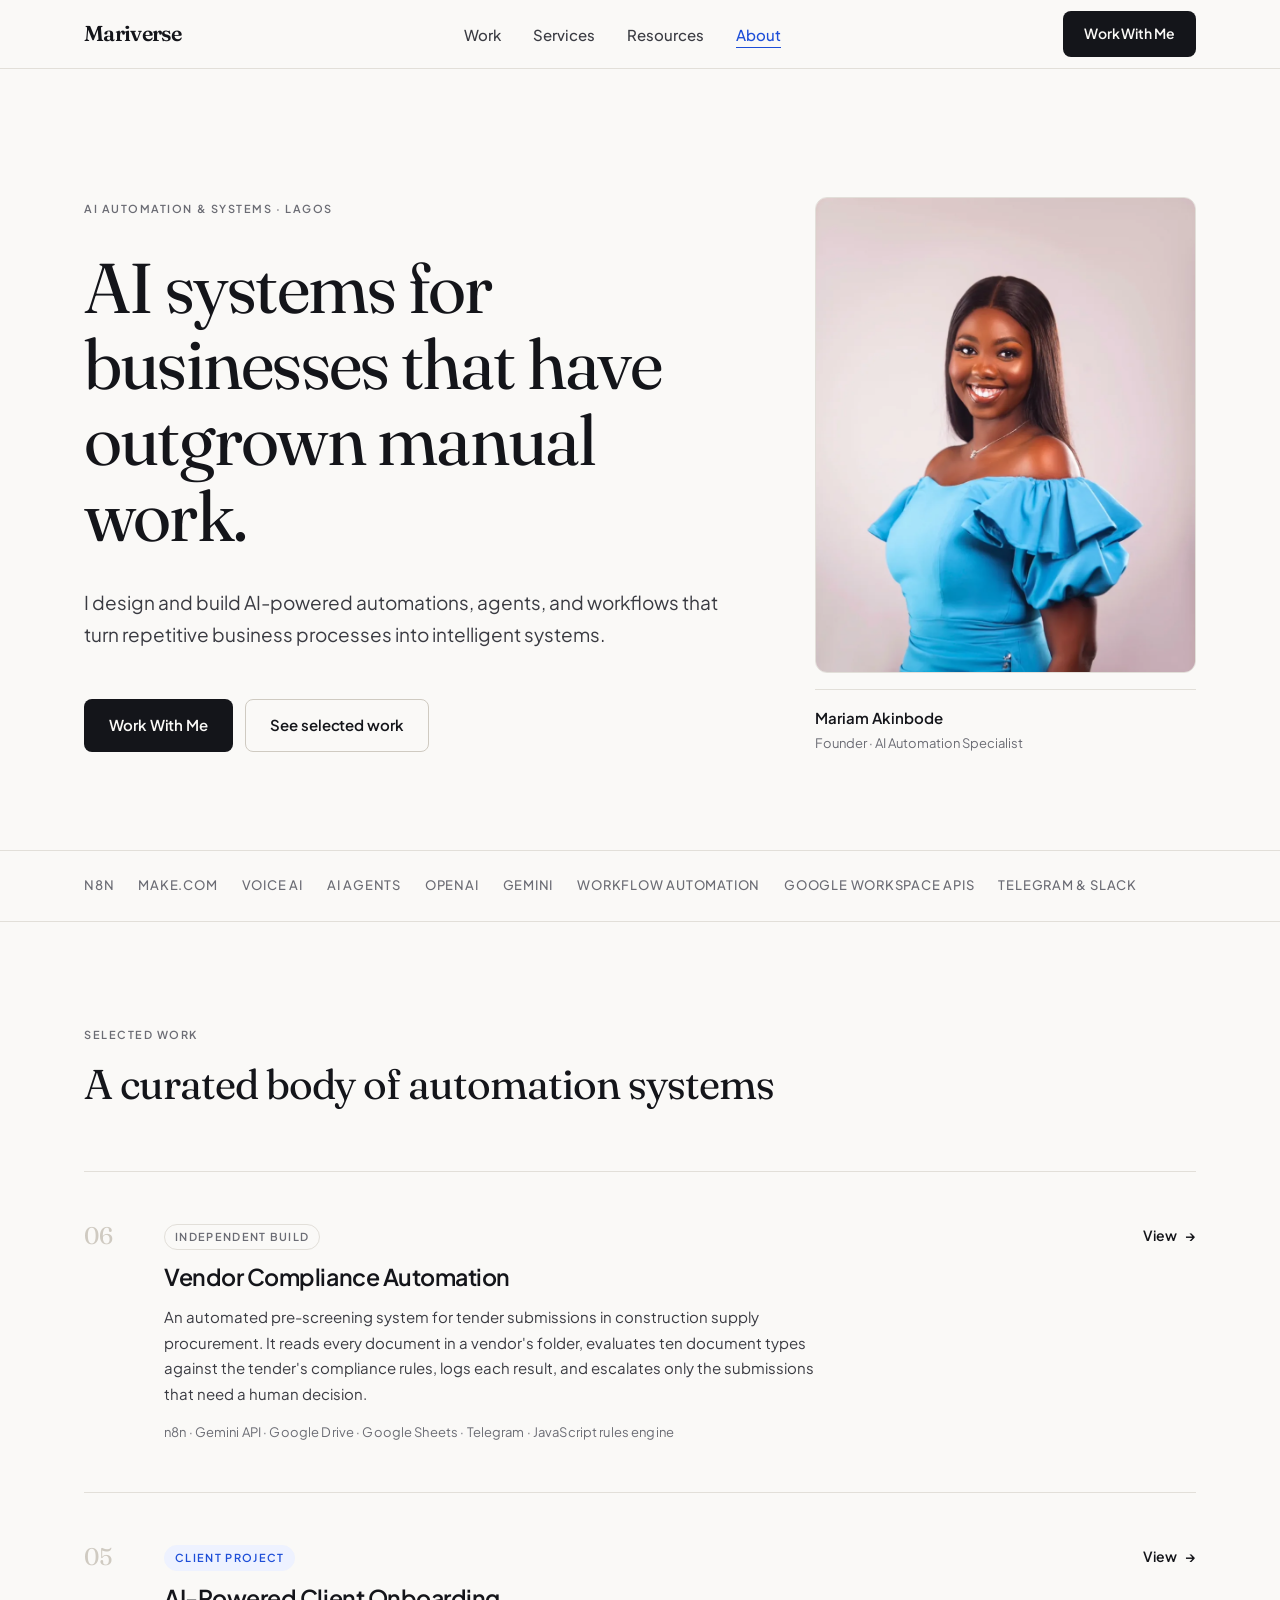
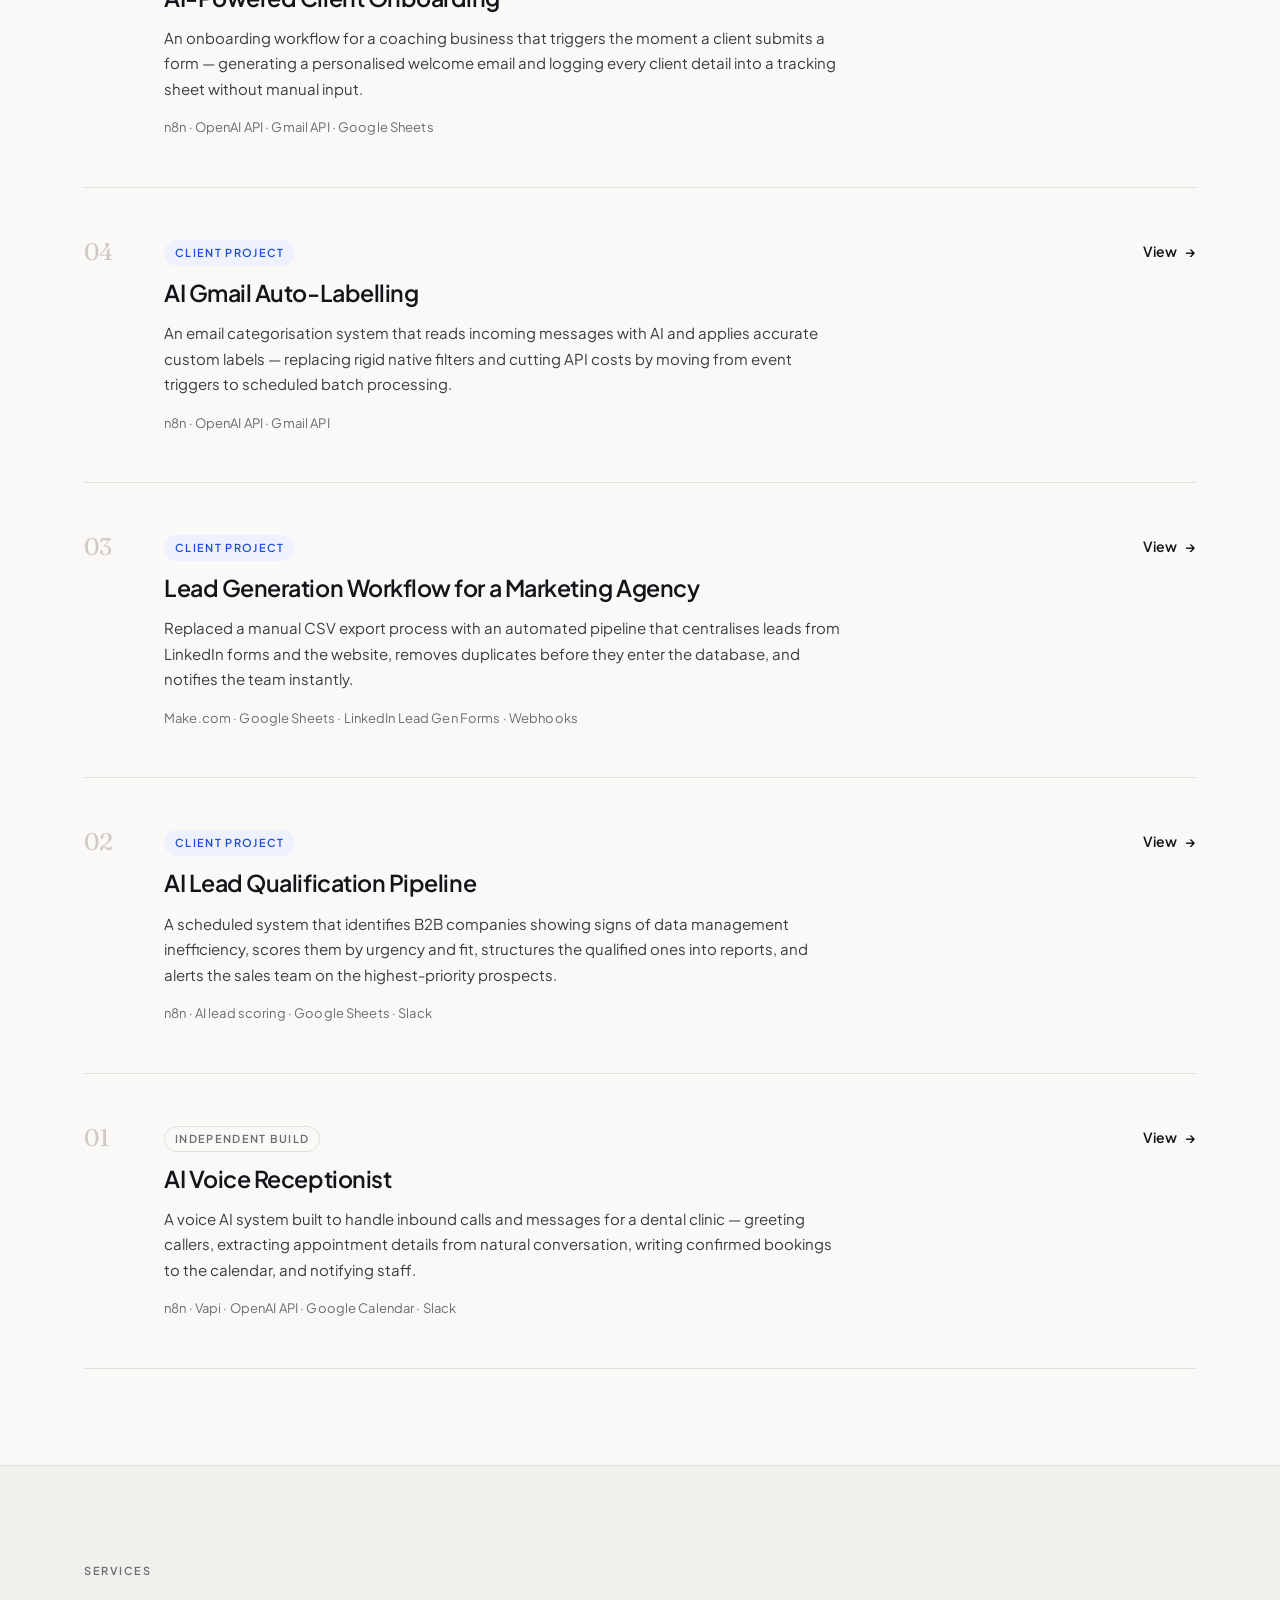
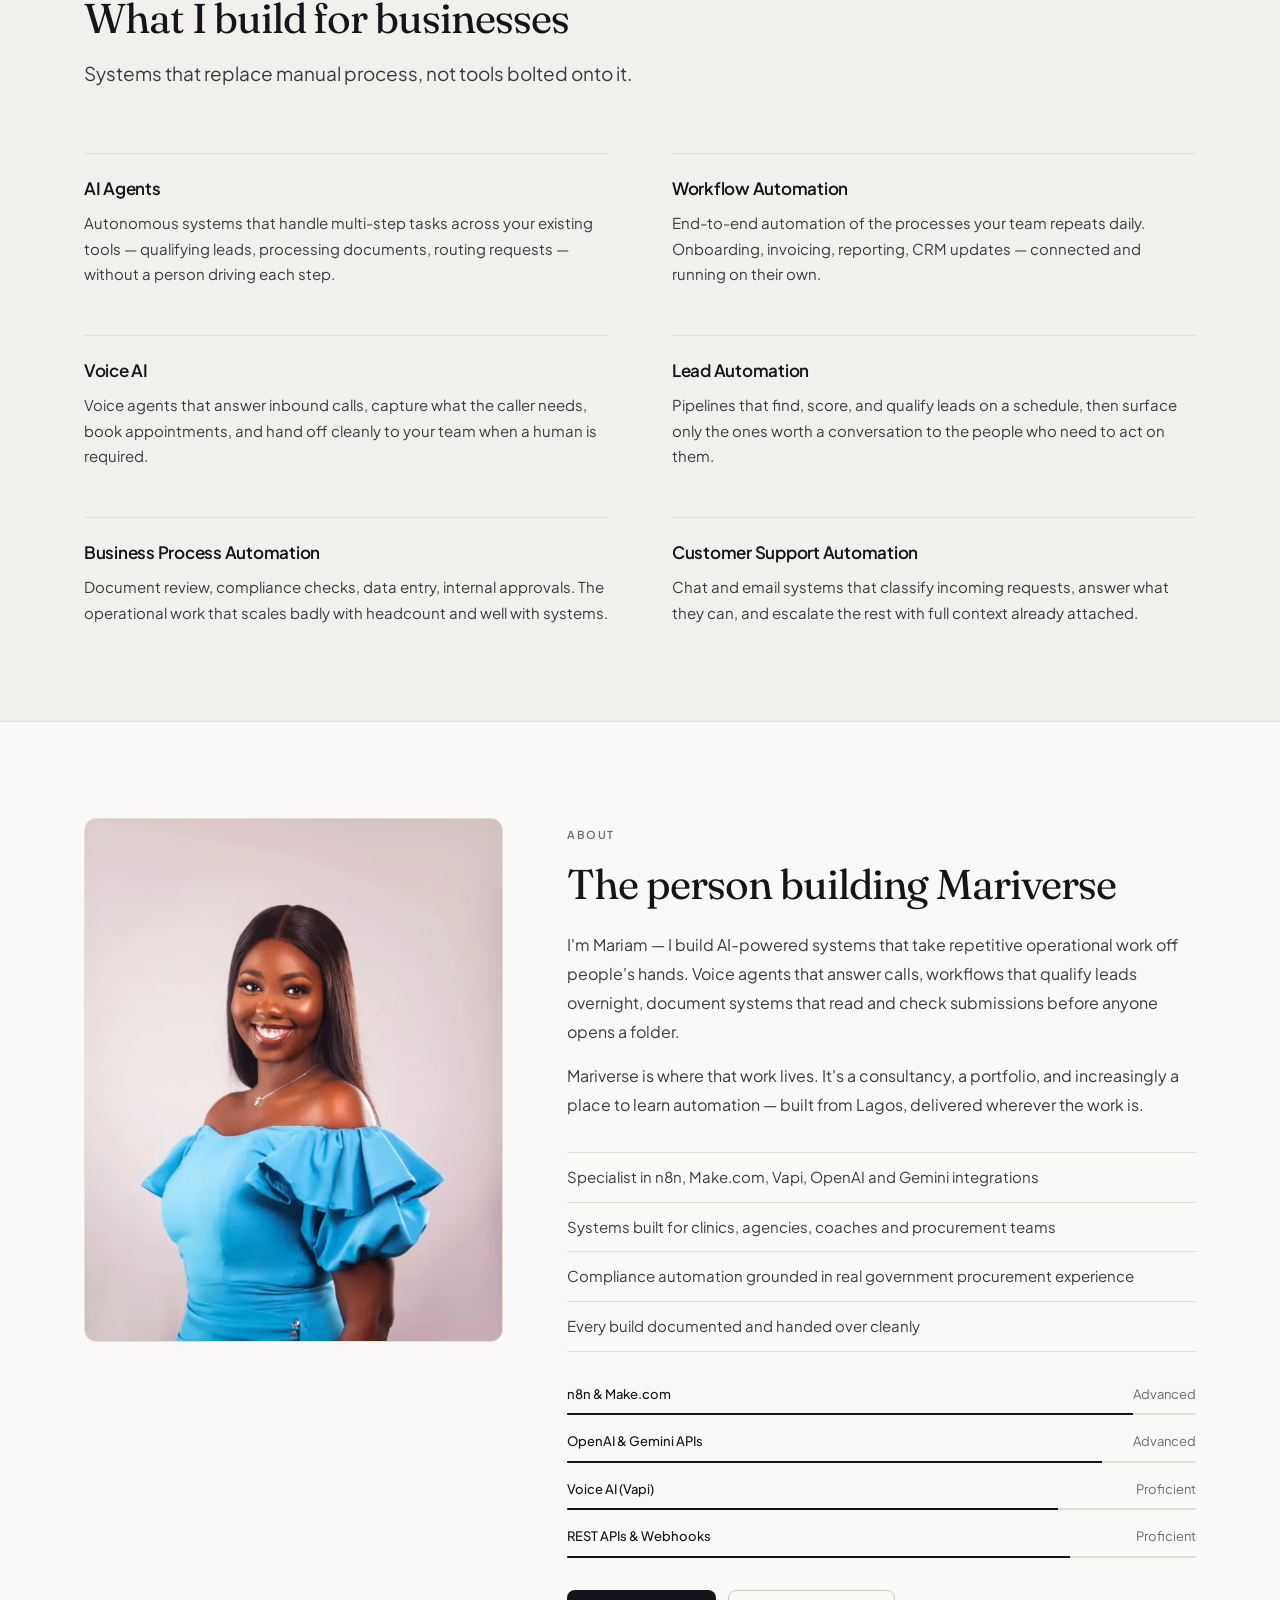
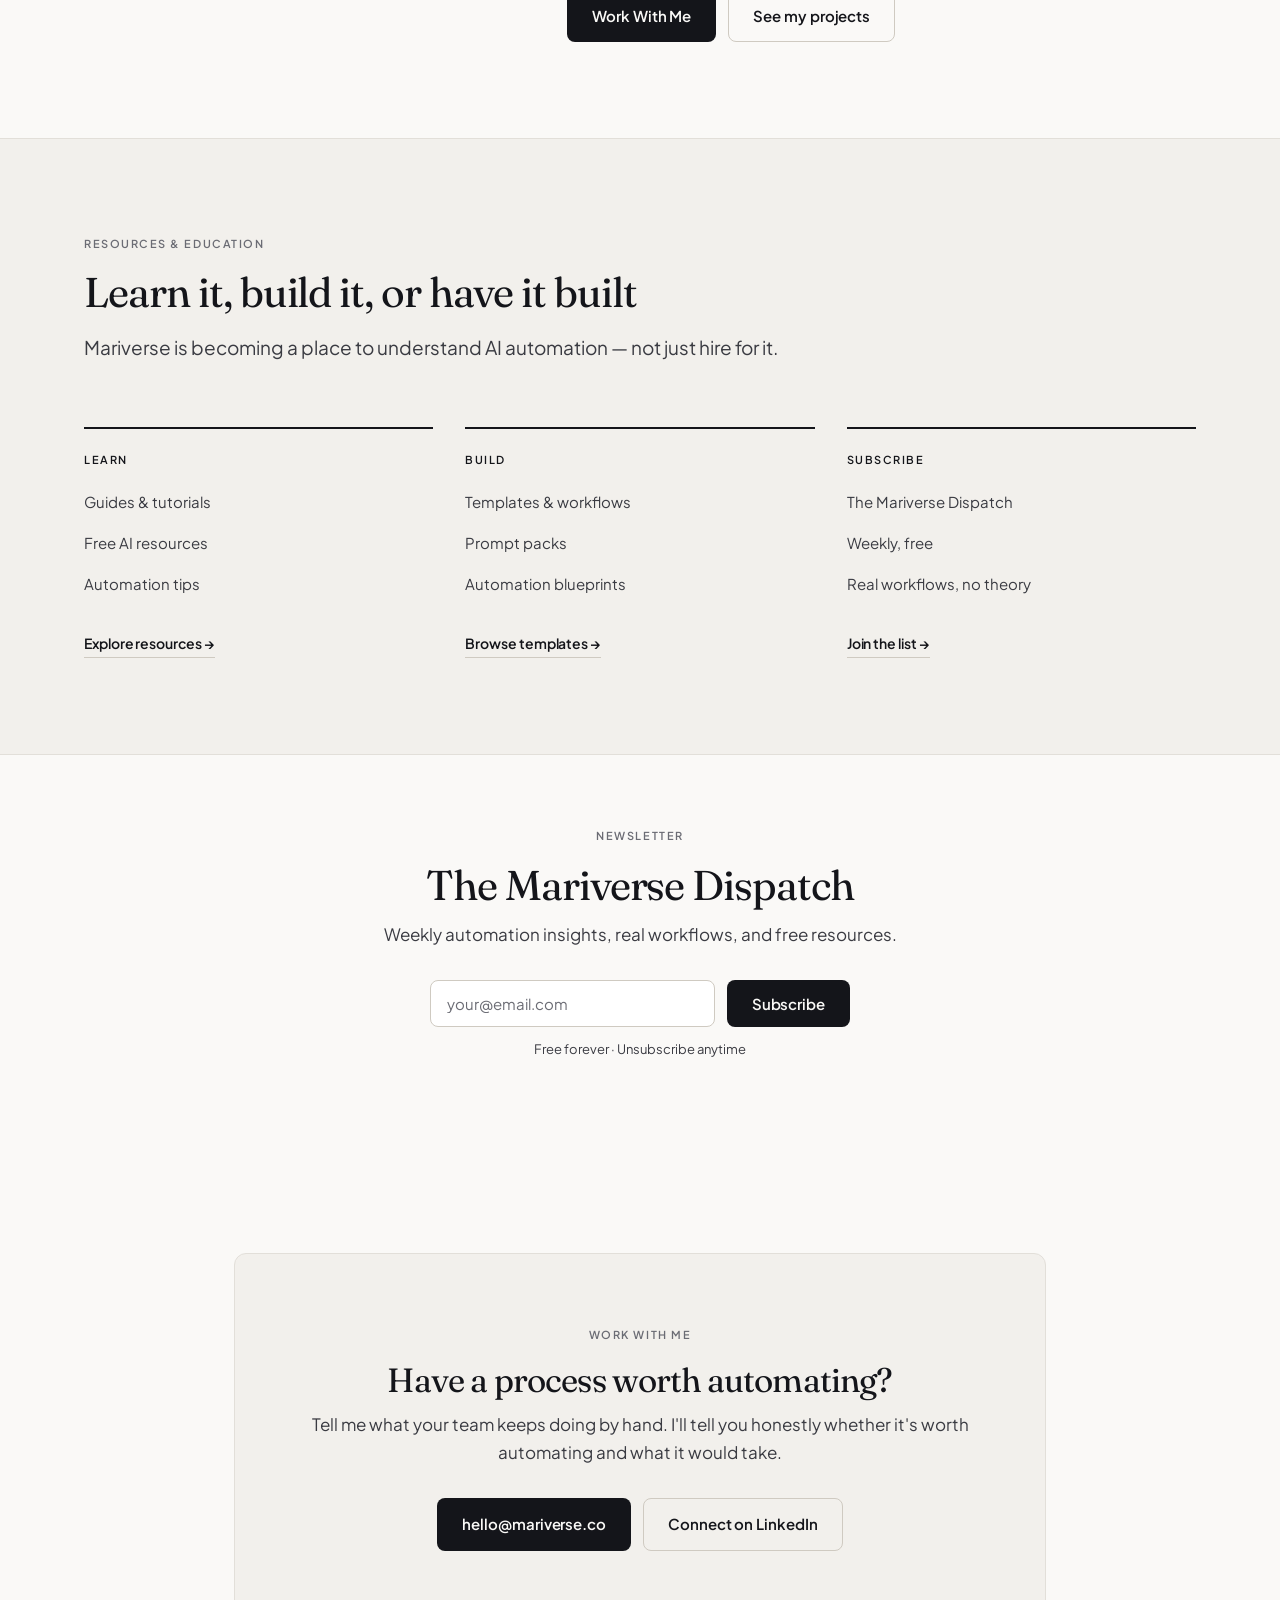
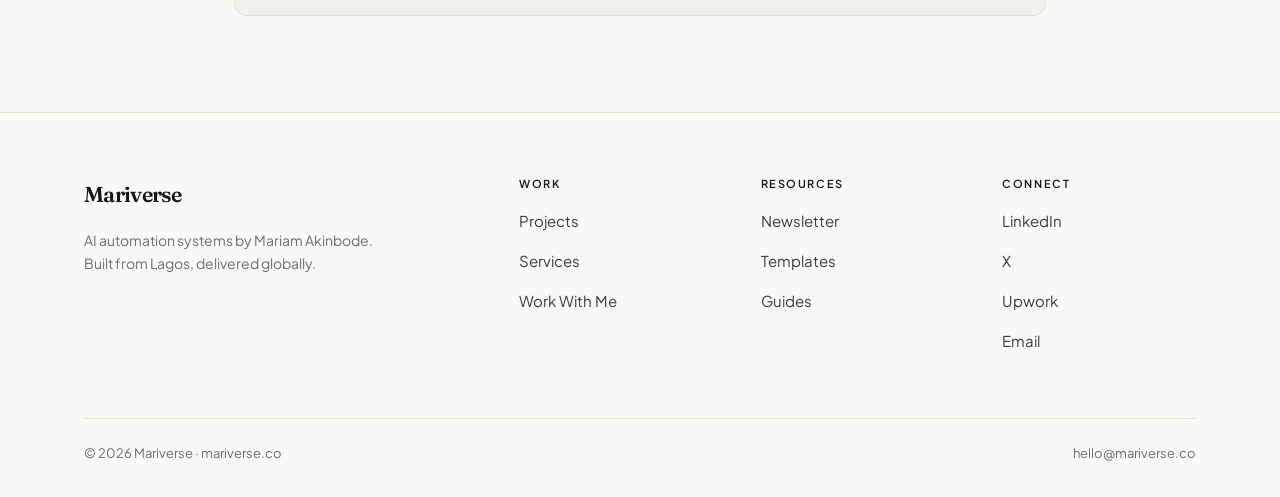
==== index.html @ c873f119 "Stage 3 redesign — editorial light theme, asset extraction, project 06 Co-Authored-By: Claude Sonnet" ====
<!DOCTYPE html>
<html lang="en">
<head>
<meta charset="UTF-8">
<meta name="viewport" content="width=device-width, initial-scale=1">
<title>Mariverse — AI Automation Systems by Mariam Akinbode</title>
<meta name="description" content="Mariverse designs and builds AI-powered automations, agents and workflows that turn repetitive business processes into intelligent systems. AI automation consultancy based in Lagos, working globally.">
<link rel="canonical" href="https://mariverse.co/">

<meta property="og:type" content="website">
<meta property="og:url" content="https://mariverse.co/">
<meta property="og:title" content="Mariverse — AI Automation Systems by Mariam Akinbode">
<meta property="og:description" content="AI systems for businesses that have outgrown manual work. Automations, agents and workflows built with n8n, Make.com, Vapi and OpenAI.">
<meta property="og:image" content="https://mariverse.co/assets/images/mariam.jpg">
<meta name="twitter:card" content="summary_large_image">
<meta name="twitter:title" content="Mariverse — AI Automation Systems">
<meta name="twitter:description" content="AI systems for businesses that have outgrown manual work.">
<meta name="twitter:image" content="https://mariverse.co/assets/images/mariam.jpg">

<link rel="icon" href="data:image/svg+xml,<svg xmlns='http://www.w3.org/2000/svg' viewBox='0 0 32 32'><rect width='32' height='32' rx='7' fill='%2314151A'/><text x='16' y='23' font-family='Georgia,serif' font-size='19' fill='%23FAF9F7' text-anchor='middle'>M</text></svg>">

<link rel="preconnect" href="https://fonts.googleapis.com">
<link rel="preconnect" href="https://fonts.gstatic.com" crossorigin>
<link href="https://fonts.googleapis.com/css2?family=Fraunces:opsz,wght@9..144,400;9..144,600&family=Plus+Jakarta+Sans:wght@400;500;600;700&display=swap" rel="stylesheet">
<link rel="stylesheet" href="assets/css/style.css">

<style>
/* ── HOMEPAGE ONLY ── */
.hero { padding: var(--s-10) 0 var(--s-9); }
.hero-grid {
  display: grid;
  grid-template-columns: 1.25fr 0.75fr;
  gap: var(--s-9);
  align-items: center;
}
.hero-eyebrow { display: block; margin-bottom: var(--s-6); }
.hero h1 { margin-bottom: var(--s-6); max-width: 15ch; }
.hero .lede { margin-bottom: var(--s-7); }
.hero-actions { display: flex; gap: var(--s-3); flex-wrap: wrap; align-items: center; }

.portrait figure { margin: 0; }
.portrait img {
  width: 100%;
  border-radius: var(--r-lg);
  border: 1px solid var(--border);
  aspect-ratio: 4/5;
  object-fit: cover;
  object-position: top center;
}
.portrait figcaption {
  margin-top: var(--s-4);
  padding-top: var(--s-4);
  border-top: 1px solid var(--border);
}
.portrait .name { font-size: 0.9375rem; font-weight: 600; color: var(--ink); }
.portrait .role { font-size: 0.8125rem; color: var(--muted); margin-top: 2px; }

.capabilities { border-block: 1px solid var(--border); padding: var(--s-5) 0; }
.cap-list { display: flex; flex-wrap: wrap; gap: var(--s-2) var(--s-5); list-style: none; }
.cap-list li {
  font-size: 0.8125rem; font-weight: 500; letter-spacing: 0.06em;
  text-transform: uppercase; color: var(--muted);
}

.about-grid { display: grid; grid-template-columns: 0.8fr 1.2fr; gap: var(--s-8); align-items: start; }
.about-grid img { border-radius: var(--r-lg); border: 1px solid var(--border); aspect-ratio: 4/5; object-fit: cover; object-position: top center; }
.about-body p { margin-bottom: var(--s-4); font-size: 1rem; line-height: 1.8; }
.about-list { list-style: none; margin: var(--s-6) 0; }
.about-list li { padding: var(--s-3) 0; border-bottom: 1px solid var(--border); font-size: 0.9375rem; color: var(--ink-soft); }
.about-list li:first-child { border-top: 1px solid var(--border); }

.skills { margin-top: var(--s-6); }
.skill { margin-bottom: var(--s-4); }
.skill-top { display: flex; justify-content: space-between; font-size: 0.8125rem; margin-bottom: var(--s-2); }
.skill-top span:first-child { color: var(--ink); font-weight: 500; }
.skill-top span:last-child { color: var(--muted); }
.skill-track { height: 2px; background: var(--border); border-radius: 2px; overflow: hidden; }
.skill-fill { height: 100%; width: 0; background: var(--ink); transition: width 0.9s var(--ease); }

.nl-block { text-align: center; }
.nl-block h2 { margin-bottom: var(--s-3); }
.nl-block p { color: var(--ink-soft); margin-bottom: var(--s-6); }
.nl-form { max-width: 420px; margin: 0 auto; }
.nl-note { font-size: 0.8125rem; color: var(--muted); margin-top: var(--s-3); }
.nl-ok { display: none; font-size: 0.875rem; color: var(--accent); margin-top: var(--s-3); font-weight: 500; }
.sr-only { position: absolute; width: 1px; height: 1px; overflow: hidden; clip: rect(0 0 0 0); }

@media (max-width: 900px) {
  .hero { padding: var(--s-8) 0; }
  .hero-grid { grid-template-columns: 1fr; gap: var(--s-7); }
  .portrait { max-width: 300px; }
  .hero h1 { max-width: none; }
  .about-grid { grid-template-columns: 1fr; gap: var(--s-6); }
  .about-grid figure { max-width: 280px; }
}
</style>
</head>
<body>

<header class="nav">
  <div class="nav-inner">
    <a href="index.html" class="wordmark">Mariverse</a>
    <nav aria-label="Main">
      <ul class="nav-links" id="navLinks">
        <li><a href="#work">Work</a></li>
        <li><a href="#services">Services</a></li>
        <li><a href="#resources">Resources</a></li>
        <li><a href="#about">About</a></li>
      </ul>
    </nav>
    <div class="nav-cta">
      <button class="nav-toggle" id="navToggle" aria-expanded="false" aria-controls="navLinks">Menu</button>
      <a href="#contact" class="btn btn-primary">Work With Me</a>
    </div>
  </div>
</header>

<main>

<section class="hero">
  <div class="wrap">
    <div class="hero-grid">
      <div>
        <span class="label hero-eyebrow reveal">AI Automation &amp; Systems · Lagos</span>
        <h1 class="display h-hero reveal d1">AI systems for businesses that have outgrown manual work.</h1>
        <p class="lede reveal d2">I design and build AI-powered automations, agents, and workflows that turn repetitive business processes into intelligent systems.</p>
        <div class="hero-actions reveal d3">
          <a href="#contact" class="btn btn-primary">Work With Me</a>
          <a href="#work" class="btn btn-outline">See selected work</a>
        </div>
      </div>
      <div class="portrait reveal d2">
        <figure>
          <picture>
            <source srcset="assets/images/mariam.webp" type="image/webp">
            <img src="assets/images/mariam.jpg" width="880" height="1077"
                 alt="Mariam Akinbode, founder of Mariverse and AI automation specialist">
          </picture>
          <figcaption>
            <div class="name">Mariam Akinbode</div>
            <div class="role">Founder · AI Automation Specialist</div>
          </figcaption>
        </figure>
      </div>
    </div>
  </div>
</section>

<div class="capabilities">
  <div class="wrap">
    <ul class="cap-list">
      <li>n8n</li><li>Make.com</li><li>Voice AI</li><li>AI Agents</li>
      <li>OpenAI</li><li>Gemini</li><li>Workflow Automation</li>
      <li>Google Workspace APIs</li><li>Telegram &amp; Slack</li>
    </ul>
  </div>
</div>

<section class="section" id="work">
  <div class="wrap">
    <div class="sec-head-row reveal">
      <div>
        <span class="label">Selected Work</span>
        <h2 class="display h-section" style="margin-top:var(--s-4)">A curated body of automation systems</h2>
      </div>
    </div>

    <div class="projects">

      <a class="project-row reveal" href="work-vendor-compliance.html">
        <div class="project-num">06</div>
        <div class="project-body">
          <span class="project-class">Independent Build</span>
          <h3 class="project-title">Vendor Compliance Automation</h3>
          <p class="project-desc">An automated pre-screening system for tender submissions in construction supply procurement. It reads every document in a vendor's folder, evaluates ten document types against the tender's compliance rules, logs each result, and escalates only the submissions that need a human decision.</p>
          <p class="project-stack">n8n · Gemini API · Google Drive · Google Sheets · Telegram · JavaScript rules engine</p>
        </div>
        <span class="project-action">View <span aria-hidden="true">&rarr;</span></span>
      </a>

      <a class="project-row reveal" href="work-client-onboarding.html">
        <div class="project-num">05</div>
        <div class="project-body">
          <span class="project-class is-client">Client Project</span>
          <h3 class="project-title">AI-Powered Client Onboarding</h3>
          <p class="project-desc">An onboarding workflow for a coaching business that triggers the moment a client submits a form — generating a personalised welcome email and logging every client detail into a tracking sheet without manual input.</p>
          <p class="project-stack">n8n · OpenAI API · Gmail API · Google Sheets</p>
        </div>
        <span class="project-action">View <span aria-hidden="true">&rarr;</span></span>
      </a>

      <a class="project-row reveal" href="work-gmail-auto-labelling.html">
        <div class="project-num">04</div>
        <div class="project-body">
          <span class="project-class is-client">Client Project</span>
          <h3 class="project-title">AI Gmail Auto-Labelling</h3>
          <p class="project-desc">An email categorisation system that reads incoming messages with AI and applies accurate custom labels — replacing rigid native filters and cutting API costs by moving from event triggers to scheduled batch processing.</p>
          <p class="project-stack">n8n · OpenAI API · Gmail API</p>
        </div>
        <span class="project-action">View <span aria-hidden="true">&rarr;</span></span>
      </a>

      <a class="project-row reveal" href="work-lead-generation-agency.html">
        <div class="project-num">03</div>
        <div class="project-body">
          <span class="project-class is-client">Client Project</span>
          <h3 class="project-title">Lead Generation Workflow for a Marketing Agency</h3>
          <p class="project-desc">Replaced a manual CSV export process with an automated pipeline that centralises leads from LinkedIn forms and the website, removes duplicates before they enter the database, and notifies the team instantly.</p>
          <p class="project-stack">Make.com · Google Sheets · LinkedIn Lead Gen Forms · Webhooks</p>
        </div>
        <span class="project-action">View <span aria-hidden="true">&rarr;</span></span>
      </a>

      <a class="project-row reveal" href="work-lead-qualification.html">
        <div class="project-num">02</div>
        <div class="project-body">
          <span class="project-class is-client">Client Project</span>
          <h3 class="project-title">AI Lead Qualification Pipeline</h3>
          <p class="project-desc">A scheduled system that identifies B2B companies showing signs of data management inefficiency, scores them by urgency and fit, structures the qualified ones into reports, and alerts the sales team on the highest-priority prospects.</p>
          <p class="project-stack">n8n · AI lead scoring · Google Sheets · Slack</p>
        </div>
        <span class="project-action">View <span aria-hidden="true">&rarr;</span></span>
      </a>

      <a class="project-row reveal" href="work-ai-receptionist.html">
        <div class="project-num">01</div>
        <div class="project-body">
          <span class="project-class">Independent Build</span>
          <h3 class="project-title">AI Voice Receptionist</h3>
          <p class="project-desc">A voice AI system built to handle inbound calls and messages for a dental clinic — greeting callers, extracting appointment details from natural conversation, writing confirmed bookings to the calendar, and notifying staff.</p>
          <p class="project-stack">n8n · Vapi · OpenAI API · Google Calendar · Slack</p>
        </div>
        <span class="project-action">View <span aria-hidden="true">&rarr;</span></span>
      </a>

    </div>
  </div>
</section>

<section class="section section-alt" id="services">
  <div class="wrap">
    <div class="sec-head reveal">
      <span class="label">Services</span>
      <h2 class="display h-section">What I build for businesses</h2>
      <p class="lede" style="margin-top:var(--s-4)">Systems that replace manual process, not tools bolted onto it.</p>
    </div>

    <div class="services-grid">
      <div class="service-item reveal">
        <h3 class="service-name">AI Agents</h3>
        <p class="service-desc">Autonomous systems that handle multi-step tasks across your existing tools — qualifying leads, processing documents, routing requests — without a person driving each step.</p>
      </div>
      <div class="service-item reveal d1">
        <h3 class="service-name">Workflow Automation</h3>
        <p class="service-desc">End-to-end automation of the processes your team repeats daily. Onboarding, invoicing, reporting, CRM updates — connected and running on their own.</p>
      </div>
      <div class="service-item reveal">
        <h3 class="service-name">Voice AI</h3>
        <p class="service-desc">Voice agents that answer inbound calls, capture what the caller needs, book appointments, and hand off cleanly to your team when a human is required.</p>
      </div>
      <div class="service-item reveal d1">
        <h3 class="service-name">Lead Automation</h3>
        <p class="service-desc">Pipelines that find, score, and qualify leads on a schedule, then surface only the ones worth a conversation to the people who need to act on them.</p>
      </div>
      <div class="service-item reveal">
        <h3 class="service-name">Business Process Automation</h3>
        <p class="service-desc">Document review, compliance checks, data entry, internal approvals. The operational work that scales badly with headcount and well with systems.</p>
      </div>
      <div class="service-item reveal d1">
        <h3 class="service-name">Customer Support Automation</h3>
        <p class="service-desc">Chat and email systems that classify incoming requests, answer what they can, and escalate the rest with full context already attached.</p>
      </div>
    </div>
  </div>
</section>

<section class="section" id="about">
  <div class="wrap">
    <div class="about-grid">
      <figure class="reveal">
        <picture>
          <source srcset="assets/images/mariam-sm.webp" type="image/webp">
          <img src="assets/images/mariam.jpg" width="560" height="685" alt="Portrait of Mariam Akinbode">
        </picture>
      </figure>
      <div class="about-body reveal d1">
        <span class="label">About</span>
        <h2 class="display h-section" style="margin:var(--s-4) 0 var(--s-5)">The person building Mariverse</h2>
        <p>I'm Mariam — I build AI-powered systems that take repetitive operational work off people's hands. Voice agents that answer calls, workflows that qualify leads overnight, document systems that read and check submissions before anyone opens a folder.</p>
        <p>Mariverse is where that work lives. It's a consultancy, a portfolio, and increasingly a place to learn automation — built from Lagos, delivered wherever the work is.</p>

        <ul class="about-list">
          <li>Specialist in n8n, Make.com, Vapi, OpenAI and Gemini integrations</li>
          <li>Systems built for clinics, agencies, coaches and procurement teams</li>
          <li>Compliance automation grounded in real government procurement experience</li>
          <li>Every build documented and handed over cleanly</li>
        </ul>

        <div class="skills" id="skills">
          <div class="skill">
            <div class="skill-top"><span>n8n &amp; Make.com</span><span>Advanced</span></div>
            <div class="skill-track"><div class="skill-fill" data-w="90"></div></div>
          </div>
          <div class="skill">
            <div class="skill-top"><span>OpenAI &amp; Gemini APIs</span><span>Advanced</span></div>
            <div class="skill-track"><div class="skill-fill" data-w="85"></div></div>
          </div>
          <div class="skill">
            <div class="skill-top"><span>Voice AI (Vapi)</span><span>Proficient</span></div>
            <div class="skill-track"><div class="skill-fill" data-w="78"></div></div>
          </div>
          <div class="skill">
            <div class="skill-top"><span>REST APIs &amp; Webhooks</span><span>Proficient</span></div>
            <div class="skill-track"><div class="skill-fill" data-w="80"></div></div>
          </div>
        </div>

        <div class="hero-actions" style="margin-top:var(--s-6)">
          <a href="#contact" class="btn btn-primary">Work With Me</a>
          <a href="#work" class="btn btn-outline">See my projects</a>
        </div>
      </div>
    </div>
  </div>
</section>

<section class="section section-alt" id="resources">
  <div class="wrap">
    <div class="sec-head reveal">
      <span class="label">Resources &amp; Education</span>
      <h2 class="display h-section">Learn it, build it, or have it built</h2>
      <p class="lede" style="margin-top:var(--s-4)">Mariverse is becoming a place to understand AI automation — not just hire for it.</p>
    </div>

    <div class="lanes">
      <div class="lane reveal">
        <h3>Learn</h3>
        <ul><li>Guides &amp; tutorials</li><li>Free AI resources</li><li>Automation tips</li></ul>
        <a href="newsletter.html" class="btn btn-text">Explore resources &rarr;</a>
      </div>
      <div class="lane reveal d1">
        <h3>Build</h3>
        <ul><li>Templates &amp; workflows</li><li>Prompt packs</li><li>Automation blueprints</li></ul>
        <a href="coming-soon.html" class="btn btn-text">Browse templates &rarr;</a>
      </div>
      <div class="lane reveal d2">
        <h3>Subscribe</h3>
        <ul><li>The Mariverse Dispatch</li><li>Weekly, free</li><li>Real workflows, no theory</li></ul>
        <a href="newsletter.html" class="btn btn-text">Join the list &rarr;</a>
      </div>
    </div>
  </div>
</section>

<section class="section-sm">
  <div class="wrap-slim nl-block reveal">
    <span class="label">Newsletter</span>
    <h2 class="display h-section" style="margin-top:var(--s-4)">The Mariverse Dispatch</h2>
    <p>Weekly automation insights, real workflows, and free resources.</p>
    <div class="nl-form">
      <div class="form-row">
        <label for="nlEmail" class="sr-only">Email address</label>
        <input class="field" type="email" id="nlEmail" placeholder="your@email.com" autocomplete="email">
        <button class="btn btn-primary" type="button" id="nlBtn">Subscribe</button>
      </div>
      <p class="nl-note">Free forever · Unsubscribe anytime</p>
      <p class="nl-ok" id="nlOk">Thanks — check your inbox.</p>
    </div>
  </div>
</section>

<section class="section" id="contact">
  <div class="wrap-mid">
    <div class="cta-panel reveal">
      <span class="label">Work With Me</span>
      <h3 class="display" style="margin-top:var(--s-4);font-size:clamp(1.5rem,3vw,2.1rem)">Have a process worth automating?</h3>
      <p>Tell me what your team keeps doing by hand. I'll tell you honestly whether it's worth automating and what it would take.</p>
      <div class="cta-actions">
        <a href="mailto:hello@mariverse.co" class="btn btn-primary">hello@mariverse.co</a>
        <a href="https://linkedin.com/in/mariamakinbode" target="_blank" rel="noopener" class="btn btn-outline">Connect on LinkedIn</a>
      </div>
    </div>
  </div>
</section>

</main>

<footer class="site-footer">
  <div class="wrap">
    <div class="footer-grid">
      <div class="footer-brand">
        <a href="index.html" class="wordmark">Mariverse</a>
        <p>AI automation systems by Mariam Akinbode. Built from Lagos, delivered globally.</p>
      </div>
      <div class="footer-col">
        <h4>Work</h4>
        <ul>
          <li><a href="#work">Projects</a></li>
          <li><a href="#services">Services</a></li>
          <li><a href="#contact">Work With Me</a></li>
        </ul>
      </div>
      <div class="footer-col">
        <h4>Resources</h4>
        <ul>
          <li><a href="newsletter.html">Newsletter</a></li>
          <li><a href="coming-soon.html">Templates</a></li>
          <li><a href="#resources">Guides</a></li>
        </ul>
      </div>
      <div class="footer-col">
        <h4>Connect</h4>
        <ul>
          <li><a href="https://linkedin.com/in/mariamakinbode" target="_blank" rel="noopener">LinkedIn</a></li>
          <li><a href="https://x.com/mizz_mariposa" target="_blank" rel="noopener">X</a></li>
          <li><a href="https://www.upwork.com/freelancers/~01d7d6a6ac09bd8132" target="_blank" rel="noopener">Upwork</a></li>
          <li><a href="mailto:hello@mariverse.co">Email</a></li>
        </ul>
      </div>
    </div>
    <div class="footer-bottom">
      <p>© 2026 Mariverse · mariverse.co</p>
      <p>hello@mariverse.co</p>
    </div>
  </div>
</footer>

<script>
(function () {
  'use strict';

  var els = document.querySelectorAll('.reveal');
  if ('IntersectionObserver' in window) {
    var io = new IntersectionObserver(function (entries) {
      entries.forEach(function (e) {
        if (e.isIntersecting) { e.target.classList.add('in'); io.unobserve(e.target); }
      });
    }, { threshold: 0.08, rootMargin: '0px 0px -40px 0px' });
    els.forEach(function (el) { io.observe(el); });
  } else {
    els.forEach(function (el) { el.classList.add('in'); });
  }

  var skills = document.getElementById('skills');
  if (skills && 'IntersectionObserver' in window) {
    var so = new IntersectionObserver(function (entries) {
      entries.forEach(function (e) {
        if (e.isIntersecting) {
          e.target.querySelectorAll('.skill-fill').forEach(function (b) { b.style.width = b.dataset.w + '%'; });
          so.unobserve(e.target);
        }
      });
    }, { threshold: 0.3 });
    so.observe(skills);
  }

  var toggle = document.getElementById('navToggle');
  var links = document.getElementById('navLinks');
  if (toggle && links) {
    toggle.addEventListener('click', function () {
      var open = links.classList.toggle('open');
      toggle.textContent = open ? 'Close' : 'Menu';
      toggle.setAttribute('aria-expanded', open ? 'true' : 'false');
      document.body.style.overflow = open ? 'hidden' : '';
    });
    links.addEventListener('click', function (e) {
      if (e.target.tagName === 'A') {
        links.classList.remove('open');
        toggle.textContent = 'Menu';
        toggle.setAttribute('aria-expanded', 'false');
        document.body.style.overflow = '';
      }
    });
  }

  var sections = ['work', 'services', 'resources', 'about'];
  var navAnchors = {};
  sections.forEach(function (id) {
    var a = document.querySelector('.nav-links a[href="#' + id + '"]');
    if (a) navAnchors[id] = a;
  });
  if ('IntersectionObserver' in window) {
    var no = new IntersectionObserver(function (entries) {
      entries.forEach(function (e) {
        var a = navAnchors[e.target.id];
        if (!a) return;
        if (e.isIntersecting) {
          Object.keys(navAnchors).forEach(function (k) { navAnchors[k].classList.remove('active'); });
          a.classList.add('active');
        }
      });
    }, { threshold: 0.25, rootMargin: '-68px 0px -50% 0px' });
    sections.forEach(function (id) { var s = document.getElementById(id); if (s) no.observe(s); });
  }

  var nlBtn = document.getElementById('nlBtn');
  if (nlBtn) {
    nlBtn.addEventListener('click', function () {
      var input = document.getElementById('nlEmail');
      var ok = document.getElementById('nlOk');
      if (!input.value || input.value.indexOf('@') === -1) { input.focus(); return; }
      window.location.href = 'mailto:hello@mariverse.co?subject=' +
        encodeURIComponent('Newsletter signup') + '&body=' +
        encodeURIComponent('Please add me to the Mariverse Dispatch: ' + input.value);
      input.value = '';
      ok.style.display = 'block';
    });
  }
})();
</script>
</body>
</html>
---- assets/css/style.css ----
/* ═══════════════════════════════════════════════
   MARIVERSE — DESIGN SYSTEM
   Edit the tokens below to change the whole site.
   ═══════════════════════════════════════════════ */

:root {
  /* Colour */
  --bg:           #FAF9F7;
  --surface:      #F2F0EC;
  --surface-alt:  #FFFFFF;
  --ink:          #14151A;
  --ink-soft:     #3A3B42;
  --muted:        #6B6C74;
  --border:       #E2DFD9;
  --border-firm:  #CFCAC1;
  --accent:       #1D4ED8;
  --accent-hi:    #1636A8;
  --accent-wash:  #EEF2FF;

  /* Type */
  --display: 'Fraunces', Georgia, serif;
  --sans:    'Plus Jakarta Sans', -apple-system, BlinkMacSystemFont, sans-serif;

  /* Spacing scale */
  --s-1: 4px;   --s-2: 8px;   --s-3: 12px;  --s-4: 16px;
  --s-5: 24px;  --s-6: 32px;  --s-7: 48px;  --s-8: 64px;
  --s-9: 96px;  --s-10: 128px;

  /* Radius */
  --r-sm: 4px;
  --r:    8px;
  --r-lg: 12px;

  /* Motion */
  --ease: cubic-bezier(0.4, 0, 0.2, 1);
  --fast: 0.18s var(--ease);
  --med:  0.32s var(--ease);
}

/* ── RESET ── */
*, *::before, *::after { box-sizing: border-box; margin: 0; padding: 0; }
html { scroll-behavior: smooth; -webkit-text-size-adjust: 100%; }

body {
  background: var(--bg);
  color: var(--ink-soft);
  font-family: var(--sans);
  font-size: 17px;
  line-height: 1.65;
  font-weight: 400;
  -webkit-font-smoothing: antialiased;
  -moz-osx-font-smoothing: grayscale;
  overflow-x: hidden;
}

img { max-width: 100%; height: auto; display: block; }

::selection { background: var(--accent-wash); color: var(--accent-hi); }

::-webkit-scrollbar { width: 10px; }
::-webkit-scrollbar-track { background: var(--bg); }
::-webkit-scrollbar-thumb { background: var(--border-firm); border-radius: 10px; }
::-webkit-scrollbar-thumb:hover { background: var(--muted); }

/* ── FOCUS (accessibility) ── */
:focus-visible {
  outline: 2px solid var(--accent);
  outline-offset: 3px;
  border-radius: var(--r-sm);
}

/* ── LAYOUT ── */
.wrap      { max-width: 1160px; margin: 0 auto; padding: 0 var(--s-5); }
.wrap-mid  { max-width: 860px;  margin: 0 auto; padding: 0 var(--s-5); }
.wrap-slim { max-width: 680px;  margin: 0 auto; padding: 0 var(--s-5); }

.section     { padding: var(--s-9) 0; }
.section-sm  { padding: var(--s-8) 0; }
.section-alt { background: var(--surface); border-block: 1px solid var(--border); }

/* ── TYPOGRAPHY ── */
h1, h2, h3, h4 { color: var(--ink); font-weight: 600; letter-spacing: -0.02em; line-height: 1.2; }

.display {
  font-family: var(--display);
  font-weight: 400;
  font-optical-sizing: auto;
  letter-spacing: -0.025em;
  line-height: 1.08;
  color: var(--ink);
}

.h-hero    { font-size: clamp(2.4rem, 5.6vw, 4.4rem); }
.h-section { font-size: clamp(1.75rem, 3.4vw, 2.6rem); }
.h-page    { font-size: clamp(2rem, 4.4vw, 3.2rem); }

.lede {
  font-size: clamp(1.0625rem, 1.6vw, 1.1875rem);
  color: var(--ink-soft);
  line-height: 1.7;
  max-width: 54ch;
}

.label {
  font-size: 0.6875rem;
  font-weight: 600;
  letter-spacing: 0.14em;
  text-transform: uppercase;
  color: var(--muted);
}

.label-accent { color: var(--accent); }

.meta { font-size: 0.8125rem; color: var(--muted); }

/* ── BUTTONS ── */
.btn {
  display: inline-flex;
  align-items: center;
  gap: var(--s-2);
  padding: 13px 24px;
  border-radius: var(--r);
  font-family: var(--sans);
  font-size: 0.9375rem;
  font-weight: 600;
  letter-spacing: -0.005em;
  text-decoration: none;
  cursor: pointer;
  border: 1px solid transparent;
  transition: background var(--fast), border-color var(--fast), color var(--fast), transform var(--fast);
  white-space: nowrap;
}

.btn-primary { background: var(--ink); color: var(--bg); }
.btn-primary:hover { background: var(--accent); }

.btn-outline { background: transparent; color: var(--ink); border-color: var(--border-firm); }
.btn-outline:hover { border-color: var(--ink); background: var(--surface-alt); }

.btn-text {
  padding: 0;
  background: none;
  color: var(--ink);
  border: none;
  border-bottom: 1px solid var(--border-firm);
  border-radius: 0;
  padding-bottom: 2px;
}
.btn-text:hover { color: var(--accent); border-color: var(--accent); }

/* ── LINKS ── */
a { color: var(--accent); text-decoration: none; transition: color var(--fast); }
a:hover { color: var(--accent-hi); }

/* ── NAV ── */
.nav {
  position: sticky;
  top: 0;
  z-index: 200;
  background: var(--bg);
  border-bottom: 1px solid var(--border);
}
.nav-inner {
  max-width: 1160px;
  margin: 0 auto;
  padding: 0 var(--s-5);
  height: 68px;
  display: flex;
  align-items: center;
  justify-content: space-between;
  gap: var(--s-5);
}
.wordmark {
  font-family: var(--display);
  font-size: 1.35rem;
  font-weight: 600;
  letter-spacing: -0.03em;
  color: var(--ink);
  text-decoration: none;
}
.wordmark:hover { color: var(--ink); }

.nav-links { display: flex; align-items: center; gap: var(--s-6); list-style: none; }
.nav-links a {
  color: var(--ink-soft);
  font-size: 0.9375rem;
  font-weight: 500;
  text-decoration: none;
  padding-bottom: 3px;
  border-bottom: 1px solid transparent;
  transition: color var(--fast), border-color var(--fast);
}
.nav-links a:hover { color: var(--ink); border-color: var(--border-firm); }
.nav-links a.active { color: var(--accent); border-color: var(--accent); }

.nav-cta { display: flex; align-items: center; gap: var(--s-3); }
.nav-cta .btn { padding: 10px 20px; font-size: 0.875rem; }

.nav-toggle {
  display: none;
  background: none;
  border: 1px solid var(--border-firm);
  border-radius: var(--r-sm);
  padding: 8px 12px;
  cursor: pointer;
  color: var(--ink);
  font-size: 0.875rem;
  font-family: var(--sans);
  font-weight: 500;
}

/* ── BACK LINK ── */
.back-link {
  display: inline-flex;
  align-items: center;
  gap: var(--s-2);
  color: var(--muted);
  font-size: 0.875rem;
  font-weight: 500;
  text-decoration: none;
  transition: color var(--fast);
}
.back-link:hover { color: var(--ink); }

/* ── SECTION HEADER ── */
.sec-head { margin-bottom: var(--s-8); }
.sec-head .label { display: block; margin-bottom: var(--s-4); }
.sec-head-row {
  display: flex;
  align-items: flex-end;
  justify-content: space-between;
  gap: var(--s-5);
  flex-wrap: wrap;
  margin-bottom: var(--s-8);
}

/* ── PROJECT ROWS (editorial) ── */
.projects { border-top: 1px solid var(--border); }

.project-row {
  display: grid;
  grid-template-columns: 56px 1fr auto;
  gap: var(--s-5);
  align-items: start;
  padding: var(--s-7) 0;
  border-bottom: 1px solid var(--border);
  text-decoration: none;
  color: inherit;
  transition: background var(--med), padding-inline var(--med);
}
.project-row:hover {
  background: var(--surface);
  padding-inline: var(--s-5);
  color: inherit;
}

.project-num {
  font-family: var(--display);
  font-size: 1.5rem;
  font-weight: 400;
  color: var(--border-firm);
  line-height: 1;
  padding-top: 4px;
  transition: color var(--med);
}
.project-row:hover .project-num { color: var(--accent); }

.project-body { min-width: 0; }

.project-class {
  display: inline-block;
  font-size: 0.6875rem;
  font-weight: 600;
  letter-spacing: 0.12em;
  text-transform: uppercase;
  color: var(--muted);
  border: 1px solid var(--border);
  border-radius: 100px;
  padding: 3px 10px;
  margin-bottom: var(--s-3);
}
.project-class.is-client { color: var(--accent); border-color: var(--accent-wash); background: var(--accent-wash); }

.project-title {
  font-size: clamp(1.15rem, 2vw, 1.45rem);
  font-weight: 600;
  color: var(--ink);
  line-height: 1.3;
  margin-bottom: var(--s-3);
  letter-spacing: -0.02em;
}

.project-desc {
  font-size: 0.9375rem;
  color: var(--ink-soft);
  line-height: 1.7;
  max-width: 62ch;
  margin-bottom: var(--s-4);
}

.project-stack {
  font-size: 0.8125rem;
  color: var(--muted);
  letter-spacing: 0.01em;
}

.project-action {
  display: flex;
  align-items: center;
  gap: var(--s-2);
  font-size: 0.875rem;
  font-weight: 600;
  color: var(--ink);
  white-space: nowrap;
  padding-top: 4px;
  transition: color var(--med), transform var(--med);
}
.project-row:hover .project-action { color: var(--accent); transform: translateX(4px); }

/* ── SERVICES (typographic two-column) ── */
.services-grid {
  display: grid;
  grid-template-columns: repeat(2, 1fr);
  gap: var(--s-7) var(--s-8);
}
.service-item { border-top: 1px solid var(--border); padding-top: var(--s-5); }
.service-name {
  font-size: 1.0625rem;
  font-weight: 600;
  color: var(--ink);
  margin-bottom: var(--s-3);
  letter-spacing: -0.015em;
}
.service-desc { font-size: 0.9375rem; color: var(--ink-soft); line-height: 1.7; }

/* ── ECOSYSTEM LANES ── */
.lanes { display: grid; grid-template-columns: repeat(3, 1fr); gap: var(--s-6); }
.lane {
  border-top: 2px solid var(--ink);
  padding-top: var(--s-5);
}
.lane h3 {
  font-size: 0.6875rem;
  font-weight: 600;
  letter-spacing: 0.14em;
  text-transform: uppercase;
  color: var(--ink);
  margin-bottom: var(--s-4);
}
.lane ul { list-style: none; margin-bottom: var(--s-5); }
.lane li { font-size: 0.9375rem; color: var(--ink-soft); padding: var(--s-2) 0; }
.lane .btn-text { font-size: 0.875rem; }

/* ── FORMS ── */
.field {
  width: 100%;
  background: var(--surface-alt);
  border: 1px solid var(--border-firm);
  border-radius: var(--r);
  padding: 12px 16px;
  color: var(--ink);
  font-family: var(--sans);
  font-size: 0.9375rem;
  transition: border-color var(--fast);
}
.field:focus { outline: none; border-color: var(--accent); }
.field::placeholder { color: var(--muted); }

.form-row { display: flex; gap: var(--s-3); }

/* ── FOOTER ── */
.site-footer { border-top: 1px solid var(--border); padding: var(--s-8) 0 var(--s-6); }
.footer-grid {
  display: grid;
  grid-template-columns: 2fr 1fr 1fr 1fr;
  gap: var(--s-7);
  margin-bottom: var(--s-8);
}
.footer-brand p {
  font-size: 0.875rem;
  color: var(--muted);
  line-height: 1.7;
  margin-top: var(--s-4);
  max-width: 30ch;
}
.footer-col h4 {
  font-size: 0.6875rem;
  font-weight: 600;
  letter-spacing: 0.14em;
  text-transform: uppercase;
  color: var(--ink);
  margin-bottom: var(--s-4);
}
.footer-col ul { list-style: none; display: flex; flex-direction: column; gap: var(--s-3); }
.footer-col a { font-size: 0.9375rem; color: var(--ink-soft); text-decoration: none; }
.footer-col a:hover { color: var(--accent); }

.footer-bottom {
  display: flex;
  align-items: center;
  justify-content: space-between;
  gap: var(--s-4);
  padding-top: var(--s-5);
  border-top: 1px solid var(--border);
  flex-wrap: wrap;
}
.footer-bottom p { font-size: 0.8125rem; color: var(--muted); }

/* ── CASE STUDY SHARED ── */
.cs-hero { padding: var(--s-8) 0 var(--s-7); border-bottom: 1px solid var(--border); }
.cs-tags { display: flex; gap: var(--s-2); flex-wrap: wrap; margin-bottom: var(--s-5); }

.cs-block { padding: var(--s-7) 0; border-bottom: 1px solid var(--border); }
.cs-block:last-of-type { border-bottom: none; }
.cs-block h2 {
  font-size: 1.375rem;
  font-weight: 600;
  color: var(--ink);
  margin-bottom: var(--s-4);
  letter-spacing: -0.02em;
}
.cs-block p { font-size: 1rem; color: var(--ink-soft); line-height: 1.8; margin-bottom: var(--s-4); }
.cs-block p:last-child { margin-bottom: 0; }
.cs-block .label { display: block; margin-bottom: var(--s-3); }

/* Steps */
.steps { list-style: none; counter-reset: step; }
.steps li {
  counter-increment: step;
  display: grid;
  grid-template-columns: 40px 1fr;
  gap: var(--s-4);
  padding: var(--s-5) 0;
  border-bottom: 1px solid var(--border);
}
.steps li:last-child { border-bottom: none; }
.steps li::before {
  content: counter(step, decimal-leading-zero);
  font-family: var(--display);
  font-size: 0.9375rem;
  color: var(--border-firm);
}
.steps h4 { font-size: 1rem; font-weight: 600; color: var(--ink); margin-bottom: var(--s-2); }
.steps p { font-size: 0.9375rem; color: var(--ink-soft); line-height: 1.7; margin: 0; }

/* Stack list */
.stack-list { display: flex; flex-wrap: wrap; gap: var(--s-2); }
.stack-item {
  font-size: 0.8125rem;
  color: var(--ink-soft);
  background: var(--surface-alt);
  border: 1px solid var(--border);
  border-radius: var(--r-sm);
  padding: 6px 12px;
}

/* Figure slot — reserved for future workflow screenshots */
.cs-figure { margin: var(--s-5) 0; }
.cs-figure img { border: 1px solid var(--border); border-radius: var(--r); width: 100%; }
.cs-figure figcaption { font-size: 0.8125rem; color: var(--muted); margin-top: var(--s-3); }

/* Outcome */
.outcome { background: var(--surface-alt); border: 1px solid var(--border); border-radius: var(--r-lg); padding: var(--s-6); }
.outcome p { margin-bottom: var(--s-3); }
.outcome p:last-child { margin-bottom: 0; }

/* CTA panel */
.cta-panel {
  background: var(--surface);
  border: 1px solid var(--border);
  border-radius: var(--r-lg);
  padding: var(--s-8) var(--s-6);
  text-align: center;
}
.cta-panel h3 { font-size: 1.5rem; margin-bottom: var(--s-3); }
.cta-panel p { color: var(--ink-soft); margin-bottom: var(--s-6); }
.cta-actions { display: flex; gap: var(--s-3); justify-content: center; flex-wrap: wrap; }

/* ── SCROLL REVEAL ── */
.reveal {
  opacity: 0;
  transform: translateY(12px);
  transition: opacity 0.5s var(--ease), transform 0.5s var(--ease);
}
.reveal.in { opacity: 1; transform: none; }
.d1 { transition-delay: 0.06s; }
.d2 { transition-delay: 0.12s; }
.d3 { transition-delay: 0.18s; }

/* ── REDUCED MOTION ── */
@media (prefers-reduced-motion: reduce) {
  html { scroll-behavior: auto; }
  *, *::before, *::after {
    animation-duration: 0.01ms !important;
    animation-iteration-count: 1 !important;
    transition-duration: 0.01ms !important;
  }
  .reveal { opacity: 1 !important; transform: none !important; }
}

/* ── RESPONSIVE ── */
@media (max-width: 900px) {
  .nav-links { display: none; }
  .nav-toggle { display: block; }
  .nav-links.open {
    display: flex;
    position: fixed;
    inset: 68px 0 0 0;
    flex-direction: column;
    align-items: flex-start;
    gap: 0;
    background: var(--bg);
    padding: var(--s-6) var(--s-5);
    overflow-y: auto;
  }
  .nav-links.open li { width: 100%; border-bottom: 1px solid var(--border); }
  .nav-links.open a {
    display: block;
    width: 100%;
    padding: var(--s-5) 0;
    font-size: 1.25rem;
    font-weight: 500;
    border: none;
  }
  .services-grid { grid-template-columns: 1fr; gap: var(--s-6); }
  .lanes { grid-template-columns: 1fr; gap: var(--s-7); }
  .footer-grid { grid-template-columns: 1fr 1fr; gap: var(--s-6); }
}

@media (max-width: 640px) {
  body { font-size: 16px; }
  .section    { padding: var(--s-8) 0; }
  .section-sm { padding: var(--s-7) 0; }

  .project-row {
    grid-template-columns: 1fr;
    gap: var(--s-3);
    padding: var(--s-6) 0;
  }
  .project-row:hover { padding-inline: 0; }
  .project-num { font-size: 1.125rem; padding-top: 0; }
  .project-action { padding-top: var(--s-2); }

  .footer-grid { grid-template-columns: 1fr; gap: var(--s-6); }
  .footer-bottom { flex-direction: column; align-items: flex-start; }

  .form-row { flex-direction: column; }
  .steps li { grid-template-columns: 32px 1fr; gap: var(--s-3); }
  .cta-panel { padding: var(--s-7) var(--s-5); }
}
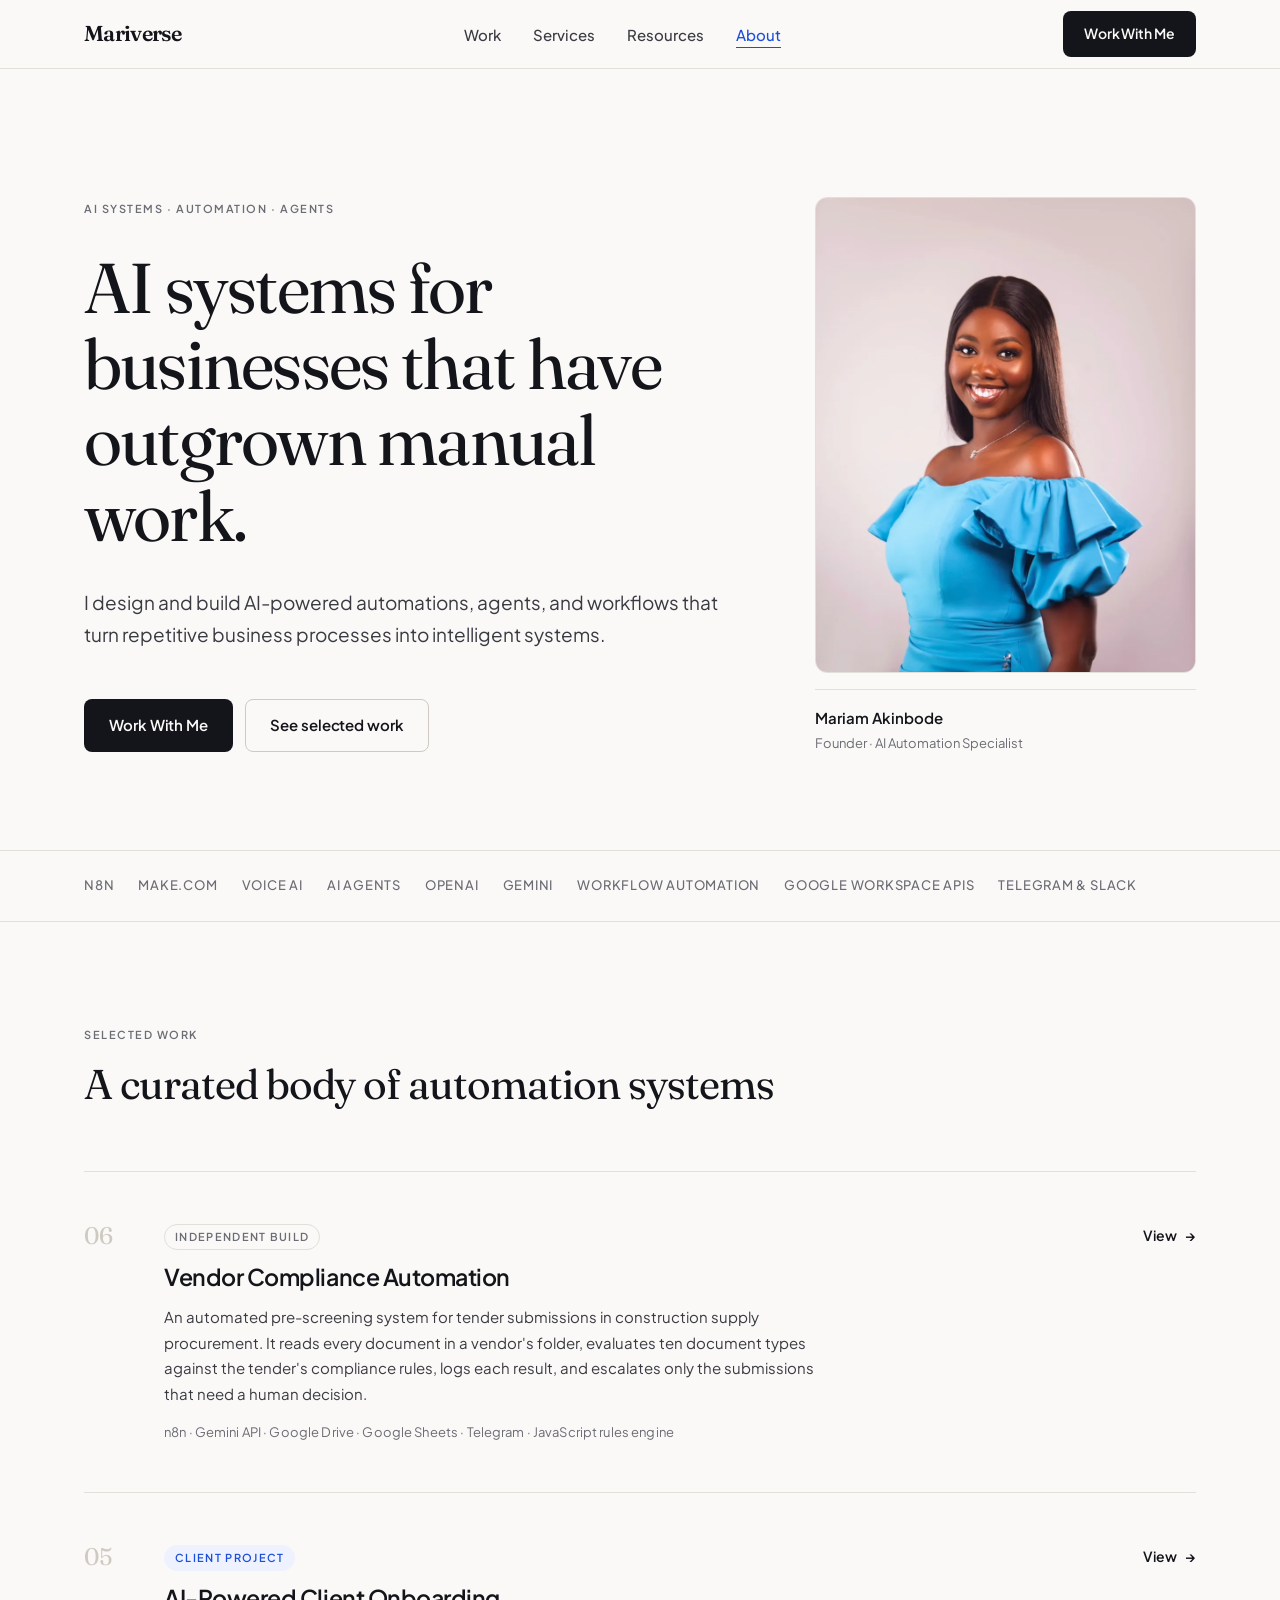
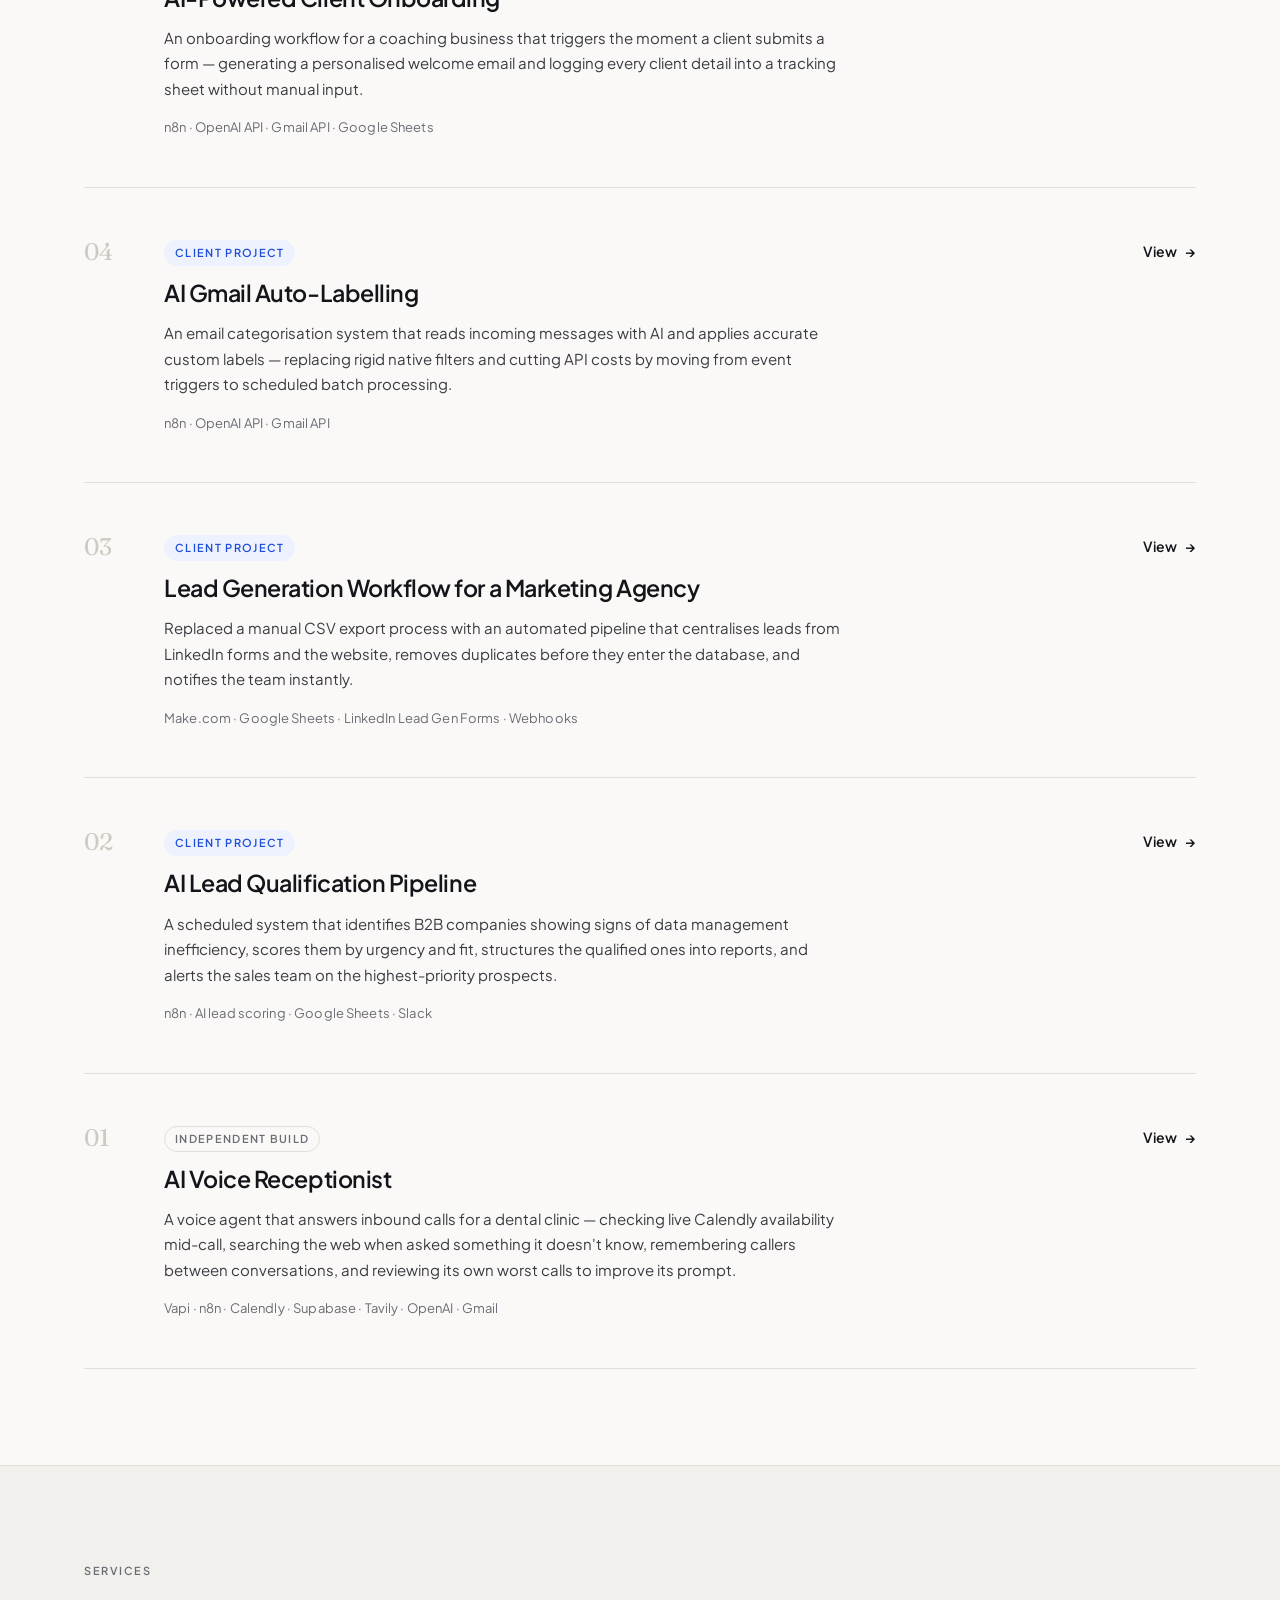
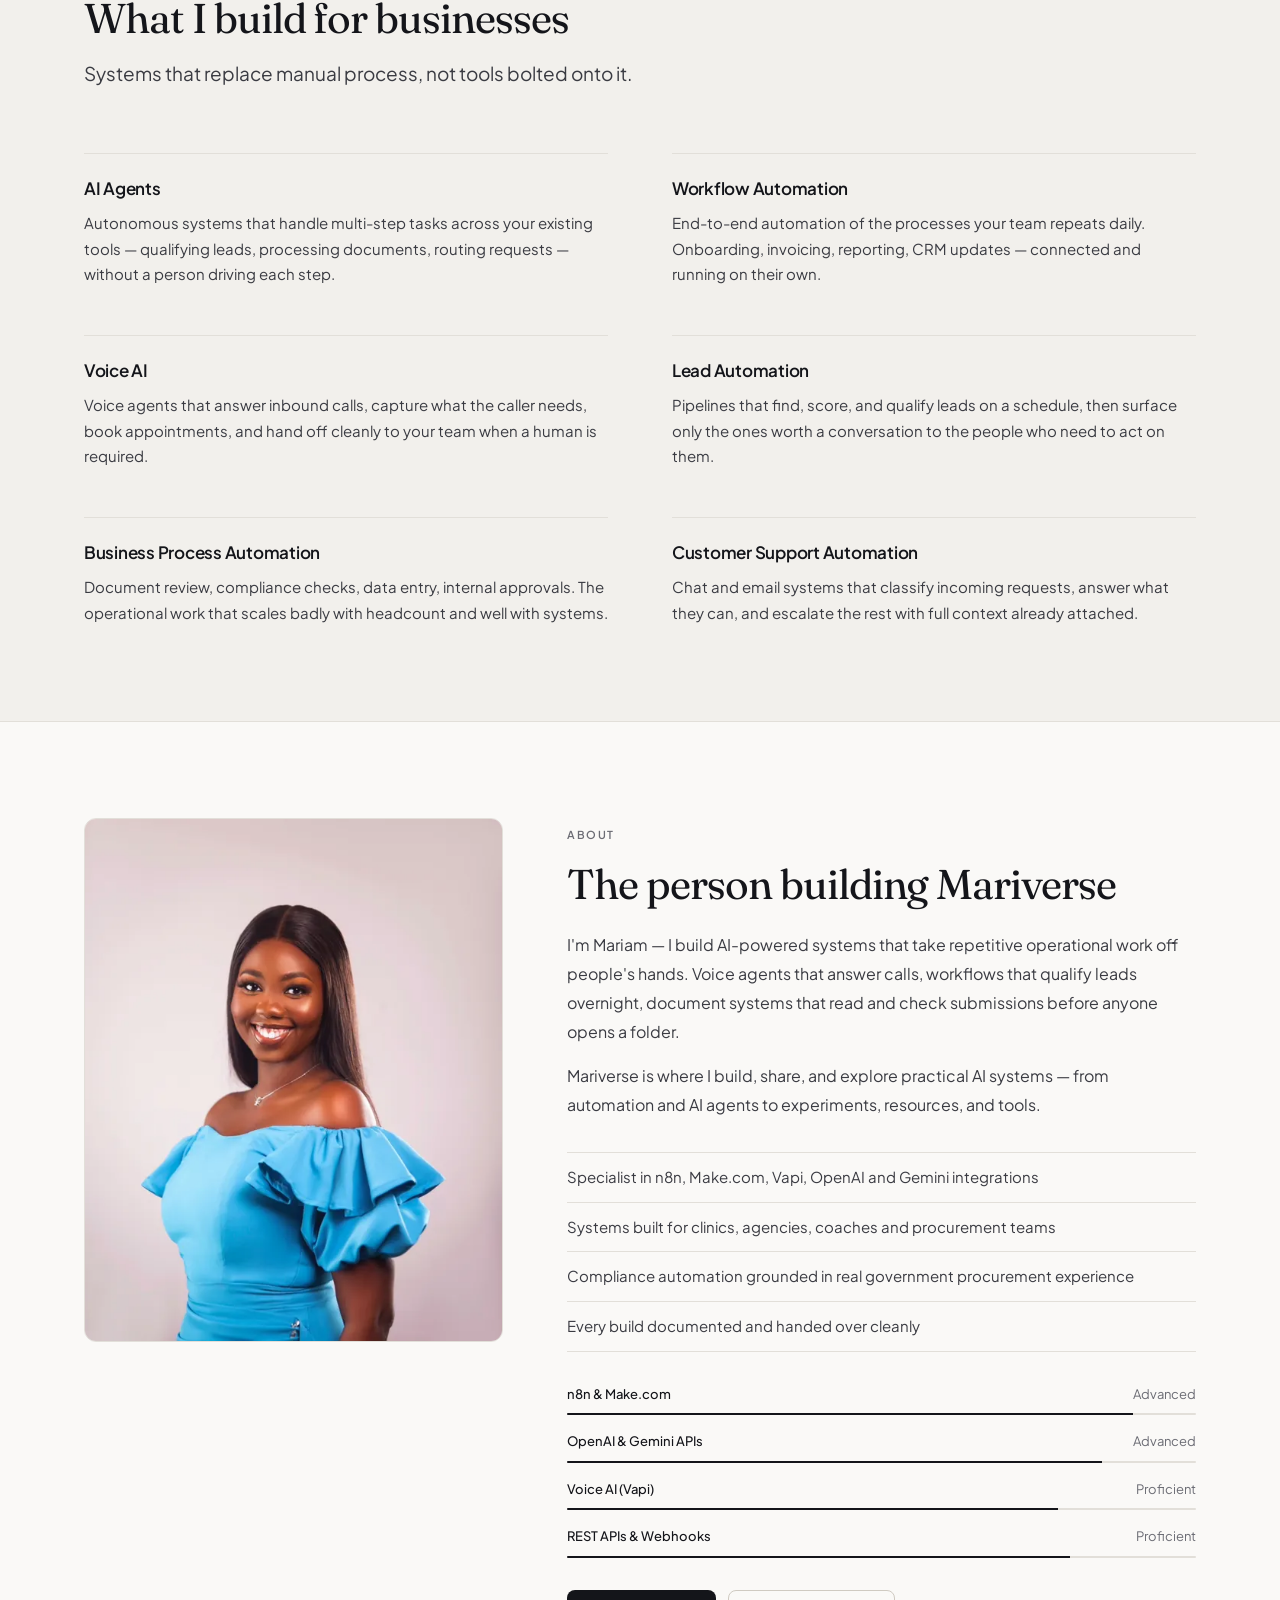
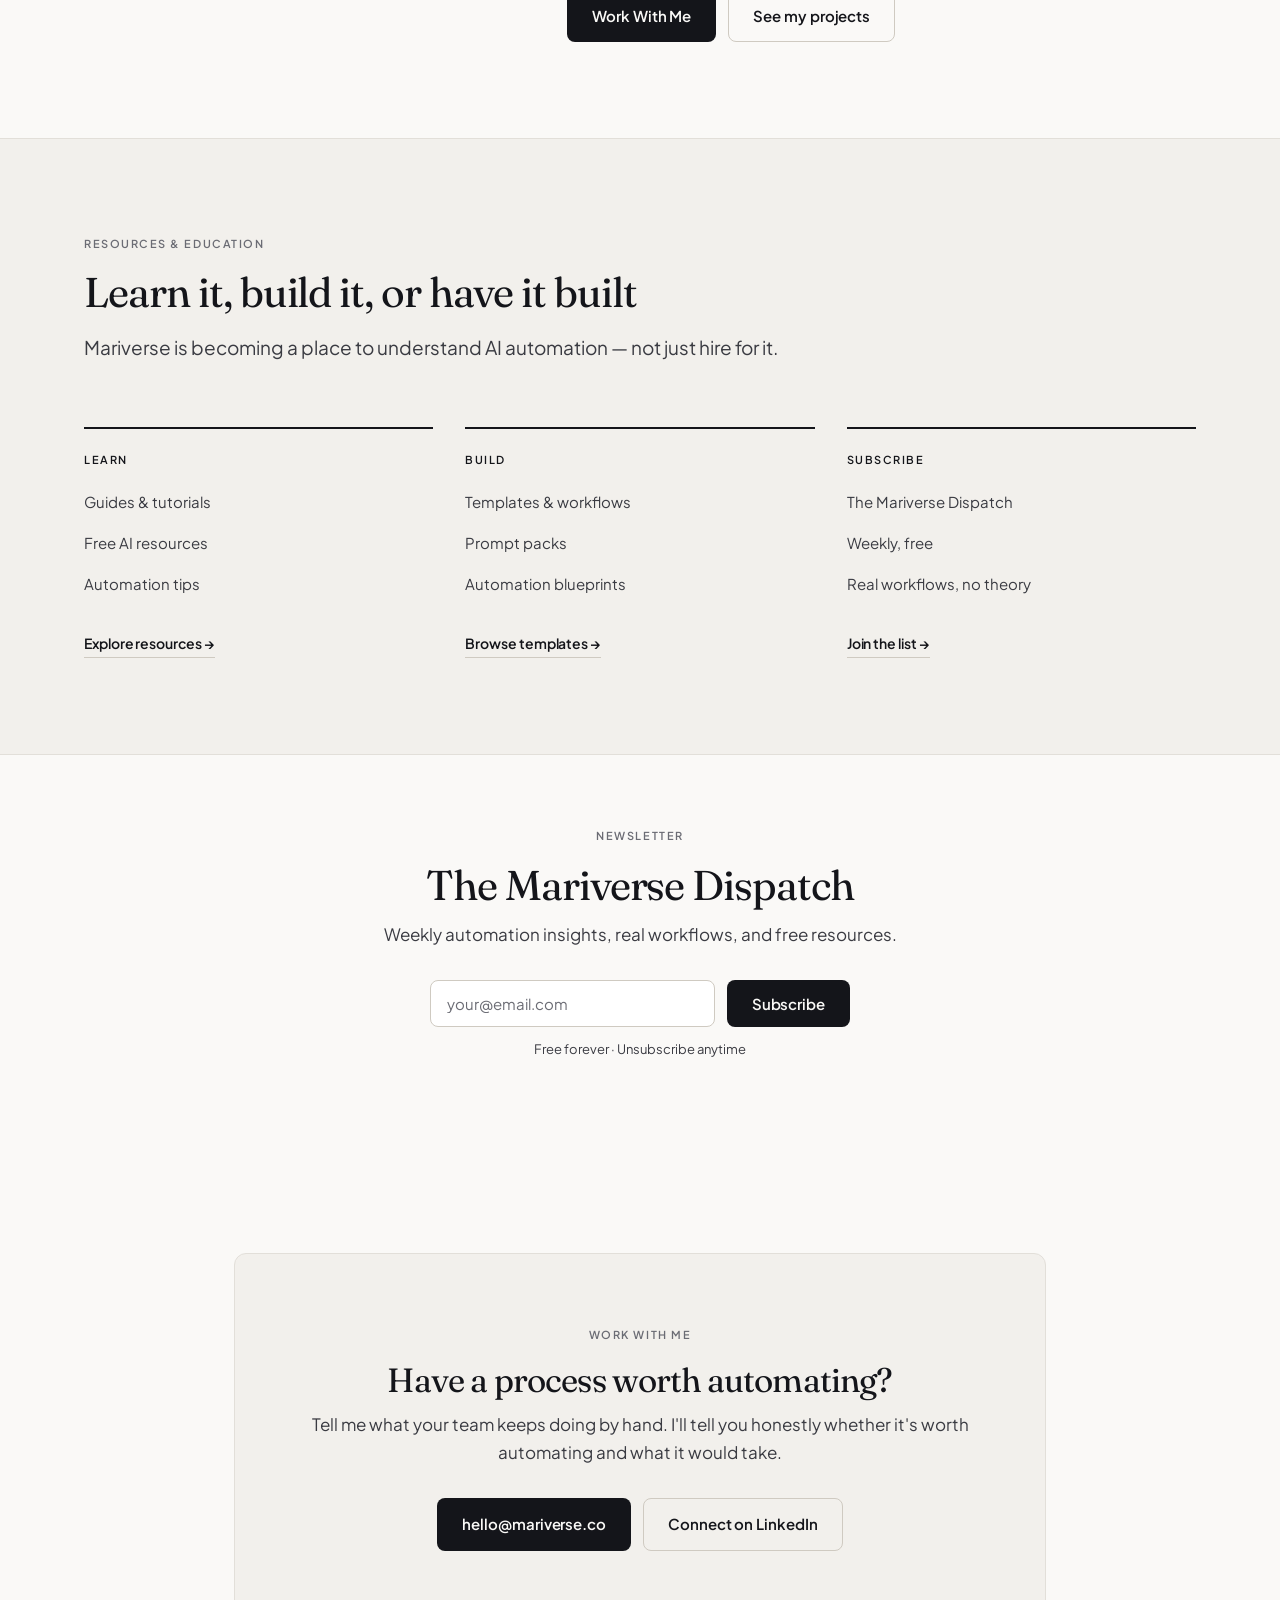
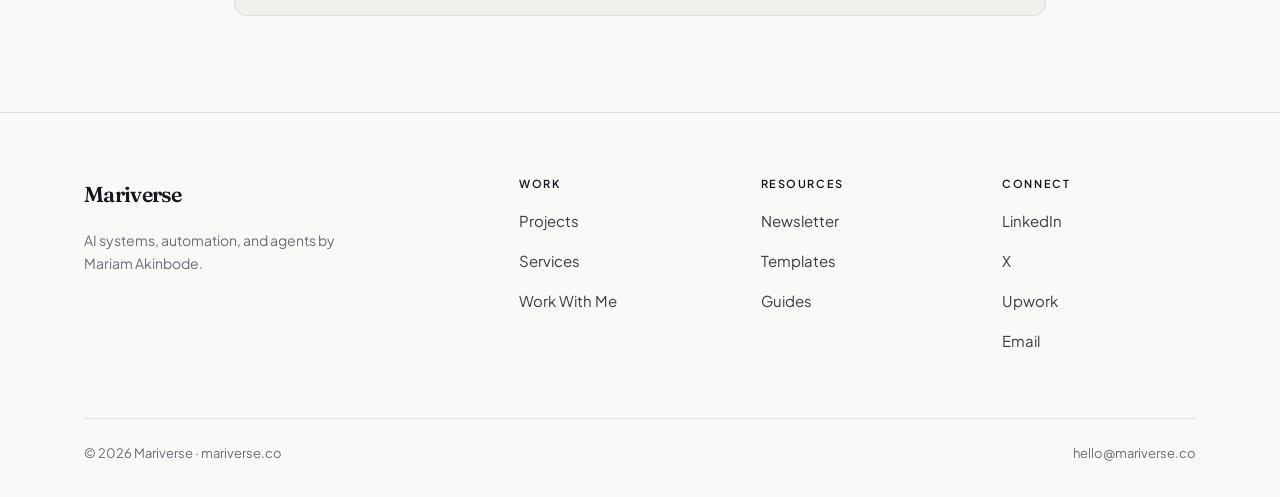
==== commit e249652e: "Add workflow screenshots, correct AI receptionist architecture, wire Formspree" ====
--- a/index.html
+++ b/index.html
@@ -4,7 +4,7 @@
 <meta charset="UTF-8">
 <meta name="viewport" content="width=device-width, initial-scale=1">
 <title>Mariverse — AI Automation Systems by Mariam Akinbode</title>
-<meta name="description" content="Mariverse designs and builds AI-powered automations, agents and workflows that turn repetitive business processes into intelligent systems. AI automation consultancy based in Lagos, working globally.">
+<meta name="description" content="Mariverse designs and builds AI-powered automations, agents and workflows that turn repetitive business processes into intelligent systems. Independent AI automation consultancy working with businesses worldwide.">
 <link rel="canonical" href="https://mariverse.co/">
 
 <meta property="og:type" content="website">
@@ -121,7 +121,7 @@
   <div class="wrap">
     <div class="hero-grid">
       <div>
-        <span class="label hero-eyebrow reveal">AI Automation &amp; Systems · Lagos</span>
+        <span class="label hero-eyebrow reveal">AI Systems · Automation · Agents</span>
         <h1 class="display h-hero reveal d1">AI systems for businesses that have outgrown manual work.</h1>
         <p class="lede reveal d2">I design and build AI-powered automations, agents, and workflows that turn repetitive business processes into intelligent systems.</p>
         <div class="hero-actions reveal d3">
@@ -227,8 +227,8 @@
         <div class="project-body">
           <span class="project-class">Independent Build</span>
           <h3 class="project-title">AI Voice Receptionist</h3>
-          <p class="project-desc">A voice AI system built to handle inbound calls and messages for a dental clinic — greeting callers, extracting appointment details from natural conversation, writing confirmed bookings to the calendar, and notifying staff.</p>
-          <p class="project-stack">n8n · Vapi · OpenAI API · Google Calendar · Slack</p>
+          <p class="project-desc">A voice agent that answers inbound calls for a dental clinic — checking live Calendly availability mid-call, searching the web when asked something it doesn't know, remembering callers between conversations, and reviewing its own worst calls to improve its prompt.</p>
+          <p class="project-stack">Vapi · n8n · Calendly · Supabase · Tavily · OpenAI · Gmail</p>
         </div>
         <span class="project-action">View <span aria-hidden="true">&rarr;</span></span>
       </a>
@@ -287,7 +287,7 @@
         <span class="label">About</span>
         <h2 class="display h-section" style="margin:var(--s-4) 0 var(--s-5)">The person building Mariverse</h2>
         <p>I'm Mariam — I build AI-powered systems that take repetitive operational work off people's hands. Voice agents that answer calls, workflows that qualify leads overnight, document systems that read and check submissions before anyone opens a folder.</p>
-        <p>Mariverse is where that work lives. It's a consultancy, a portfolio, and increasingly a place to learn automation — built from Lagos, delivered wherever the work is.</p>
+        <p>Mariverse is where I build, share, and explore practical AI systems &mdash; from automation and AI agents to experiments, resources, and tools.</p>
 
         <ul class="about-list">
           <li>Specialist in n8n, Make.com, Vapi, OpenAI and Gemini integrations</li>
@@ -357,15 +357,17 @@
     <span class="label">Newsletter</span>
     <h2 class="display h-section" style="margin-top:var(--s-4)">The Mariverse Dispatch</h2>
     <p>Weekly automation insights, real workflows, and free resources.</p>
-    <div class="nl-form">
+    <form class="nl-form" id="nlForm" action="https://formspree.io/f/xqpkdvqe" method="POST">
       <div class="form-row">
         <label for="nlEmail" class="sr-only">Email address</label>
-        <input class="field" type="email" id="nlEmail" placeholder="your@email.com" autocomplete="email">
-        <button class="btn btn-primary" type="button" id="nlBtn">Subscribe</button>
-      </div>
-      <p class="nl-note">Free forever · Unsubscribe anytime</p>
-      <p class="nl-ok" id="nlOk">Thanks — check your inbox.</p>
-    </div>
+        <input class="field" type="email" id="nlEmail" name="email" placeholder="your@email.com" autocomplete="email" required>
+        <input type="hidden" name="_subject" value="New Dispatch subscriber">
+        <input type="text" name="_gotcha" style="display:none" tabindex="-1" autocomplete="off">
+        <button class="btn btn-primary" type="submit" id="nlBtn">Subscribe</button>
+      </div>
+      <p class="nl-note" id="nlNote">Free forever · Unsubscribe anytime</p>
+      <p class="nl-ok" id="nlOk">You're subscribed. Welcome to the Dispatch.</p>
+    </form>
   </div>
 </section>
 
@@ -390,7 +392,7 @@
     <div class="footer-grid">
       <div class="footer-brand">
         <a href="index.html" class="wordmark">Mariverse</a>
-        <p>AI automation systems by Mariam Akinbode. Built from Lagos, delivered globally.</p>
+        <p>AI systems, automation, and agents by Mariam Akinbode.</p>
       </div>
       <div class="footer-col">
         <h4>Work</h4>
@@ -493,17 +495,39 @@
     sections.forEach(function (id) { var s = document.getElementById(id); if (s) no.observe(s); });
   }
 
-  var nlBtn = document.getElementById('nlBtn');
-  if (nlBtn) {
-    nlBtn.addEventListener('click', function () {
+  // Newsletter — real submission, no mail client
+  var nlForm = document.getElementById('nlForm');
+  if (nlForm) {
+    nlForm.addEventListener('submit', function (ev) {
+      ev.preventDefault();
+      var btn   = document.getElementById('nlBtn');
       var input = document.getElementById('nlEmail');
-      var ok = document.getElementById('nlOk');
+      var ok    = document.getElementById('nlOk');
+      var note  = document.getElementById('nlNote');
       if (!input.value || input.value.indexOf('@') === -1) { input.focus(); return; }
-      window.location.href = 'mailto:hello@mariverse.co?subject=' +
-        encodeURIComponent('Newsletter signup') + '&body=' +
-        encodeURIComponent('Please add me to the Mariverse Dispatch: ' + input.value);
-      input.value = '';
-      ok.style.display = 'block';
+
+      btn.disabled = true;
+      btn.textContent = 'Subscribing…';
+
+      fetch(nlForm.action, {
+        method: 'POST',
+        body: new FormData(nlForm),
+        headers: { 'Accept': 'application/json' }
+      }).then(function (res) {
+        if (res.ok) {
+          nlForm.querySelector('.form-row').style.display = 'none';
+          if (note) note.style.display = 'none';
+          ok.style.display = 'block';
+        } else {
+          btn.disabled = false;
+          btn.textContent = 'Subscribe';
+          if (note) { note.textContent = 'Something went wrong — try again, or email hello@mariverse.co'; }
+        }
+      }).catch(function () {
+        btn.disabled = false;
+        btn.textContent = 'Subscribe';
+        if (note) { note.textContent = 'Connection error — try again, or email hello@mariverse.co'; }
+      });
     });
   }
 })();
